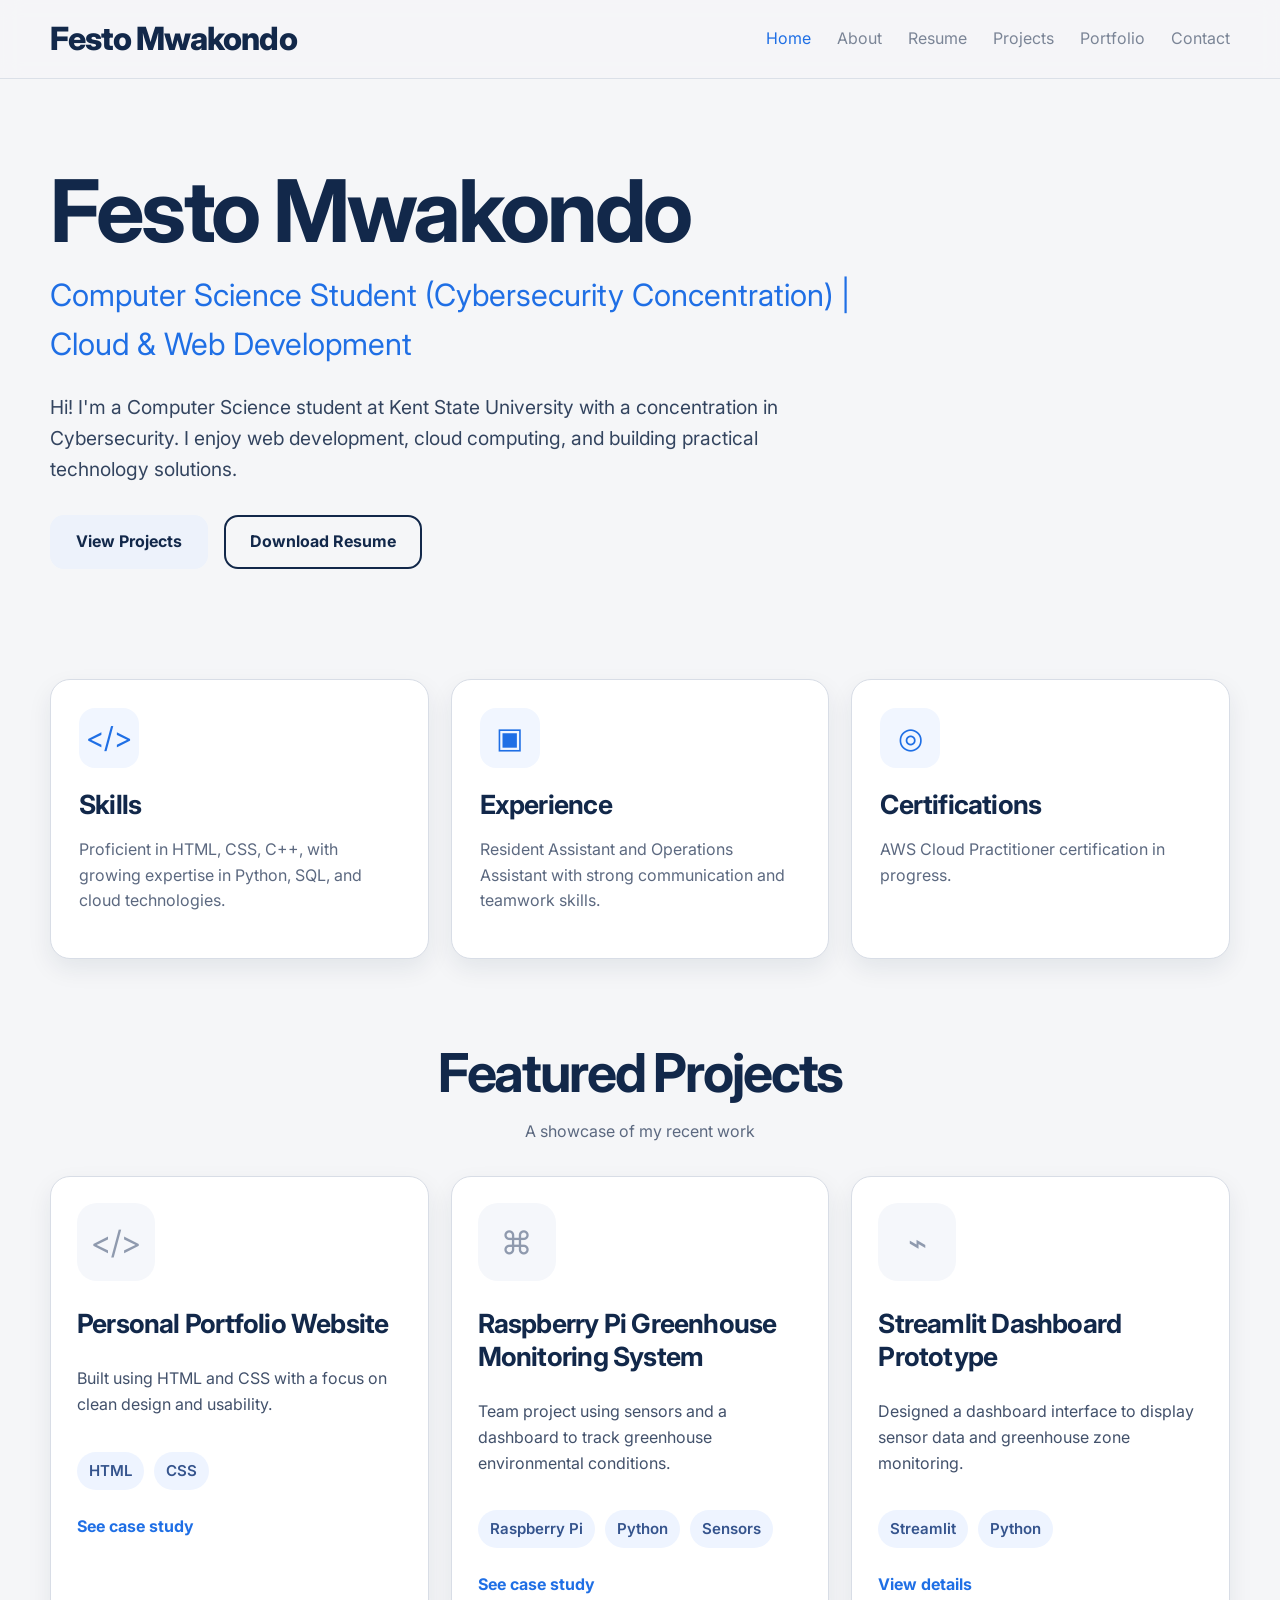
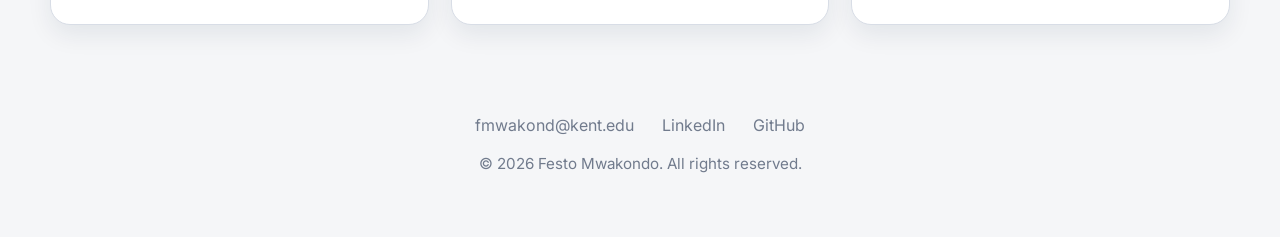
==== index.html @ 7e7125d5 "Initial Commit for my portfolio" ====
<!DOCTYPE html>
<html lang="en">
<head>
  <meta charset="UTF-8">
  <meta name="viewport" content="width=device-width, initial-scale=1.0">
  <title>Festo Mwakondo | Portfolio</title>
  <link rel="preconnect" href="https://fonts.googleapis.com">
  <link rel="preconnect" href="https://fonts.gstatic.com" crossorigin>
  <link href="https://fonts.googleapis.com/css2?family=Inter:wght@400;500;600;700;800&display=swap" rel="stylesheet">
  <link rel="stylesheet" href="style.css">
</head>
<body>
  <header class="site-header">
    <div class="container navbar">
      <a class="brand" href="index.html">Festo Mwakondo</a>
      <button class="menu-toggle" aria-label="Toggle navigation"><span></span></button>
      <nav class="nav-links">
        <a class="active" href="index.html">Home</a>
        <a href="about.html">About</a>
        <a href="resume.html">Resume</a>
        <a href="projects.html">Projects</a>
        <a href="portfolio.html">Portfolio</a>
        <a href="contact.html">Contact</a>
      </nav>
    </div>
  </header>

  <main>
    <section class="container hero-grid">
      <div class="hero-copy">
        <h1 class="hero-title">Festo Mwakondo</h1>
        <p class="hero-role">Computer Science Student (Cybersecurity Concentration) | Cloud &amp; Web Development</p>
        <p class="hero-summary">Hi! I'm a Computer Science student at Kent State University with a concentration in Cybersecurity. I enjoy web development, cloud computing, and building practical technology solutions.</p>
        <div class="button-row">
          <a class="btn btn-light" href="projects.html">View Projects</a>
          <a class="btn btn-outline" href="resume.html">Download Resume</a>
        </div>
      </div>
    </section>

    <section class="section">
      <div class="container card-grid">
        <article class="card">
          <div class="card-icon">&lt;/&gt;</div>
          <h3>Skills</h3>
          <p class="muted">Proficient in HTML, CSS, C++, with growing expertise in Python, SQL, and cloud technologies.</p>
        </article>
        <article class="card">
          <div class="card-icon">▣</div>
          <h3>Experience</h3>
          <p class="muted">Resident Assistant and Operations Assistant with strong communication and teamwork skills.</p>
        </article>
        <article class="card">
          <div class="card-icon">◎</div>
          <h3>Certifications</h3>
          <p class="muted">AWS Cloud Practitioner certification in progress.</p>
        </article>
      </div>
    </section>

    <section class="section">
      <div class="container">
        <div class="centered-heading">
          <h2 class="section-title">Featured Projects</h2>
          <p class="section-subtitle">A showcase of my recent work</p>
        </div>
        <div class="project-grid">
          <article class="project-card">
            <div class="project-icon">&lt;/&gt;</div>
            <h3>Personal Portfolio Website</h3>
            <p>Built using HTML and CSS with a focus on clean design and usability.</p>
            <div class="tags">
              <span class="tag">HTML</span>
              <span class="tag">CSS</span>
            </div>
            <a class="text-link" href="portfolio.html">See case study</a>
          </article>
          <article class="project-card">
            <div class="project-icon">⌘</div>
            <h3>Raspberry Pi Greenhouse Monitoring System</h3>
            <p>Team project using sensors and a dashboard to track greenhouse environmental conditions.</p>
            <div class="tags">
              <span class="tag">Raspberry Pi</span>
              <span class="tag">Python</span>
              <span class="tag">Sensors</span>
            </div>
            <a class="text-link" href="portfolio.html">See case study</a>
          </article>
          <article class="project-card">
            <div class="project-icon">⌁</div>
            <h3>Streamlit Dashboard Prototype</h3>
            <p>Designed a dashboard interface to display sensor data and greenhouse zone monitoring.</p>
            <div class="tags">
              <span class="tag">Streamlit</span>
              <span class="tag">Python</span>
            </div>
            <a class="text-link" href="projects.html">View details</a>
          </article>
        </div>
      </div>
    </section>
  </main>

  <footer class="site-footer">
    <div class="container">
      <div class="footer-links">
        <a href="mailto:fmwakond@kent.edu">fmwakond@kent.edu</a>
        <a href="https://www.linkedin.com/in/festo-mwakondo-205a75371/" target="_blank" rel="noreferrer">LinkedIn</a>
        <a href="https://github.com/festonathan" target="_blank" rel="noreferrer">GitHub</a>
      </div>
      <div class="footer-copy">&copy; <span data-year></span> Festo Mwakondo. All rights reserved.</div>
    </div>
  </footer>

  <script src="script.js"></script>
</body>
</html>
---- style.css ----
:root {
  --bg: #f5f6f8;
  --surface: #ffffff;
  --surface-2: #fbfbfc;
  --text: #12284a;
  --muted: #5c6980;
  --line: #d8dde6;
  --primary: #1f6fe5;
  --shadow: 0 10px 24px rgba(17, 32, 61, 0.08);
  --radius: 20px;
  --radius-sm: 14px;
  --container: 1180px;
}

* {
  box-sizing: border-box;
}

html {
  scroll-behavior: smooth;
}

body {
  margin: 0;
  font-family: Inter, Arial, Helvetica, sans-serif;
  background: var(--bg);
  color: var(--text);
  line-height: 1.6;
}

a {
  color: inherit;
  text-decoration: none;
}

img {
  max-width: 100%;
  display: block;
}

.container {
  width: min(calc(100% - 48px), var(--container));
  margin: 0 auto;
}

.site-header {
  position: sticky;
  top: 0;
  z-index: 100;
  backdrop-filter: blur(10px);
  background: rgba(245, 246, 248, 0.9);
  border-bottom: 1px solid rgba(216, 221, 230, 0.9);
}

.navbar {
  min-height: 78px;
  display: flex;
  align-items: center;
  justify-content: space-between;
  gap: 24px;
}

.brand {
  font-size: 2rem;
  font-weight: 800;
  letter-spacing: -0.03em;
}

.nav-links {
  display: flex;
  align-items: center;
  gap: 26px;
}

.nav-links a {
  color: #7b8597;
  font-size: 1rem;
  transition: color 0.2s ease;
}

.nav-links a:hover,
.nav-links a.active {
  color: var(--primary);
}

.menu-toggle {
  display: none;
  border: 0;
  background: transparent;
  cursor: pointer;
  width: 44px;
  height: 44px;
  border-radius: 10px;
}

.menu-toggle span,
.menu-toggle::before,
.menu-toggle::after {
  content: "";
  display: block;
  width: 22px;
  height: 2px;
  background: var(--text);
  margin: 5px auto;
  transition: transform 0.2s ease, opacity 0.2s ease;
}

.page-hero {
  padding: 88px 0 36px;
  text-align: center;
}

.page-hero h1,
.section-title,
.hero-title {
  margin: 0 0 10px;
  line-height: 1.12;
  letter-spacing: -0.04em;
}

.page-hero h1,
.section-title {
  font-size: clamp(2.2rem, 5vw, 3.35rem);
}

.page-hero p,
.section-subtitle,
.hero-subtitle,
.lead {
  color: var(--muted);
}

.section {
  padding: 42px 0;
}

.hero-grid {
  min-height: 62vh;
  display: grid;
  align-items: center;
  gap: 54px;
  padding: 52px 0 36px;
}

.hero-copy {
  max-width: 830px;
}

.hero-title {
  font-size: clamp(3rem, 7vw, 5.4rem);
}

.hero-role {
  margin: 0 0 24px;
  font-size: clamp(1.35rem, 2.4vw, 2rem);
  color: var(--primary);
  max-width: 950px;
}

.hero-summary {
  max-width: 800px;
  font-size: 1.2rem;
  color: #33445f;
}

.button-row {
  display: flex;
  flex-wrap: wrap;
  gap: 16px;
  margin-top: 30px;
}

.btn {
  display: inline-flex;
  align-items: center;
  justify-content: center;
  min-height: 54px;
  padding: 0 24px;
  border-radius: 14px;
  border: 2px solid transparent;
  font-weight: 700;
  transition: transform 0.2s ease, box-shadow 0.2s ease, border-color 0.2s ease, background 0.2s ease;
}

.btn:hover {
  transform: translateY(-2px);
  box-shadow: var(--shadow);
}

.btn-primary {
  background: var(--text);
  color: #fff;
}

.btn-outline {
  border-color: var(--text);
  color: var(--text);
  background: transparent;
}

.btn-light {
  background: #edf2fb;
  color: var(--text);
}

.card-grid {
  display: grid;
  grid-template-columns: repeat(3, minmax(0, 1fr));
  gap: 22px;
}

.card,
.panel,
.project-card,
.timeline-card,
.contact-card,
.case-study {
  background: var(--surface);
  border: 1px solid var(--line);
  border-radius: var(--radius);
  box-shadow: var(--shadow);
}

.card {
  padding: 28px;
}

.card-icon {
  width: 60px;
  height: 60px;
  display: grid;
  place-items: center;
  border-radius: 16px;
  background: #f1f6ff;
  color: var(--primary);
  font-size: 1.8rem;
  margin-bottom: 20px;
}

.card h3,
.project-card h3,
.timeline-card h3,
.case-study h3,
.contact-card h3 {
  margin: 0 0 10px;
  font-size: 1.65rem;
  line-height: 1.25;
  letter-spacing: -0.03em;
}

.muted {
  color: var(--muted);
}

.centered-heading {
  text-align: center;
  max-width: 760px;
  margin: 0 auto 32px;
}

.project-grid {
  display: grid;
  grid-template-columns: repeat(3, minmax(0, 1fr));
  gap: 22px;
}

.project-card {
  display: flex;
  flex-direction: column;
  padding: 26px;
  min-height: 100%;
}

.project-card .project-icon {
  width: 78px;
  height: 78px;
  border-radius: 20px;
  display: grid;
  place-items: center;
  font-size: 2rem;
  color: #8f9aae;
  background: #f5f7fb;
  margin-bottom: 26px;
}

.project-card p {
  color: #42516b;
}

.tags {
  display: flex;
  flex-wrap: wrap;
  gap: 10px;
  margin: 18px 0 24px;
}

.tag {
  padding: 7px 12px;
  border-radius: 999px;
  font-size: 0.94rem;
  font-weight: 600;
  background: #eef4ff;
  color: #35548d;
}

.text-link {
  font-weight: 700;
  color: var(--primary);
}

.about-grid,
.resume-header,
.contact-grid,
.case-top,
.case-bottom {
  display: grid;
  gap: 24px;
}

.about-grid {
  grid-template-columns: 240px minmax(0, 1fr);
  align-items: center;
}

.profile-mark {
  width: 170px;
  height: 170px;
  border-radius: 32px;
  margin: 0 auto;
  background: linear-gradient(145deg, #eef2f8, #dfe6f0);
  display: grid;
  place-items: center;
  font-size: 4.5rem;
  color: #7b879b;
}

.panel {
  padding: 34px;
}

.skills-grid {
  display: grid;
  grid-template-columns: repeat(5, minmax(0, 1fr));
  gap: 16px;
}

.skill-tile {
  padding: 22px 14px;
  text-align: center;
  background: var(--surface);
  border: 1px solid var(--line);
  border-radius: 18px;
  box-shadow: var(--shadow);
}

.skill-tile span {
  display: block;
  font-size: 1.9rem;
  margin-bottom: 12px;
}

.timeline {
  display: grid;
  gap: 18px;
}

.timeline-card {
  padding: 24px 28px;
}

.row-between {
  display: flex;
  justify-content: space-between;
  gap: 20px;
  align-items: flex-start;
}

.resume-sheet {
  max-width: 980px;
  margin: 0 auto;
  padding: 48px;
}

.resume-head {
  text-align: center;
  padding-bottom: 26px;
  border-bottom: 1px solid var(--line);
  margin-bottom: 28px;
}

.resume-name {
  font-size: clamp(2.6rem, 6vw, 4.5rem);
  margin: 0 0 10px;
  letter-spacing: -0.04em;
}

.resume-head p {
  margin: 8px 0;
}

.resume-section {
  margin-top: 34px;
}

.resume-section h2 {
  display: flex;
  align-items: center;
  gap: 10px;
  margin: 0 0 18px;
  font-size: 2rem;
}

.resume-columns {
  display: grid;
  grid-template-columns: repeat(2, minmax(0, 1fr));
  gap: 26px;
}

.resume-bullets {
  margin: 14px 0 0;
  padding-left: 20px;
  color: #344661;
}

.resume-bullets li + li {
  margin-top: 8px;
}

.filter-bar {
  display: flex;
  justify-content: center;
  flex-wrap: wrap;
  gap: 12px;
  margin: 24px 0 34px;
}

.filter-btn {
  padding: 10px 18px;
  border-radius: 999px;
  border: 1px solid var(--line);
  background: var(--surface);
  color: var(--text);
  font-weight: 700;
  cursor: pointer;
}

.filter-btn.active,
.filter-btn:hover {
  background: var(--text);
  color: #fff;
  border-color: var(--text);
}

.case-study {
  padding: 28px;
}

.case-study + .case-study {
  margin-top: 28px;
}

.case-top {
  grid-template-columns: 1.1fr 1fr;
  align-items: center;
  padding-bottom: 24px;
  border-bottom: 1px solid var(--line);
}

.case-visual {
  min-height: 240px;
  display: grid;
  place-items: center;
  border-radius: 20px;
  background: #f6f8fb;
  color: #8b95a7;
  font-size: 4rem;
}

.case-bottom {
  grid-template-columns: repeat(3, minmax(0, 1fr));
  padding-top: 24px;
}

.check-list {
  margin: 0;
  padding-left: 0;
  list-style: none;
}

.check-list li {
  position: relative;
  padding-left: 24px;
  margin-top: 10px;
}

.check-list li::before {
  content: "✓";
  position: absolute;
  left: 0;
  top: 0;
  color: var(--primary);
  font-weight: 800;
}

.contact-grid {
  grid-template-columns: 1.05fr 0.95fr;
  align-items: start;
}

.contact-card {
  padding: 28px;
}

form {
  display: grid;
  gap: 16px;
}

label {
  font-size: 0.96rem;
  font-weight: 700;
}

input,
textarea {
  width: 100%;
  border: 1px solid #cfd7e2;
  border-radius: 14px;
  background: #fff;
  padding: 15px 16px;
  font: inherit;
  color: var(--text);
}

textarea {
  min-height: 180px;
  resize: vertical;
}

.stack {
  display: grid;
  gap: 18px;
}

.site-footer {
  padding: 46px 0 60px;
  color: #717b8d;
}

.footer-links {
  display: flex;
  justify-content: center;
  gap: 28px;
  flex-wrap: wrap;
  margin-bottom: 14px;
}

.footer-copy {
  text-align: center;
  font-size: 0.95rem;
}

.spacer-top {
  margin-top: 26px;
}

.hidden {
  display: none !important;
}

@media (max-width: 1080px) {
  .card-grid,
  .project-grid,
  .skills-grid,
  .case-bottom,
  .resume-columns,
  .contact-grid {
    grid-template-columns: repeat(2, minmax(0, 1fr));
  }

  .case-top {
    grid-template-columns: 1fr;
  }
}

@media (max-width: 820px) {
  .navbar {
    min-height: 72px;
  }

  .menu-toggle {
    display: inline-block;
  }

  .nav-links {
    position: absolute;
    top: 72px;
    left: 0;
    right: 0;
    background: rgba(255, 255, 255, 0.98);
    border-bottom: 1px solid var(--line);
    box-shadow: var(--shadow);
    padding: 16px 24px 22px;
    flex-direction: column;
    align-items: flex-start;
    gap: 14px;
    display: none;
  }

  .nav-links.open {
    display: flex;
  }

  .hero-grid,
  .about-grid,
  .card-grid,
  .project-grid,
  .skills-grid,
  .case-bottom,
  .resume-columns,
  .contact-grid {
    grid-template-columns: 1fr;
  }

  .resume-sheet,
  .panel,
  .case-study,
  .contact-card {
    padding: 26px;
  }

  .hero-grid {
    padding-top: 28px;
  }

  .brand {
    font-size: 1.6rem;
  }

  .button-row,
  .row-between {
    flex-direction: column;
    align-items: flex-start;
  }
}
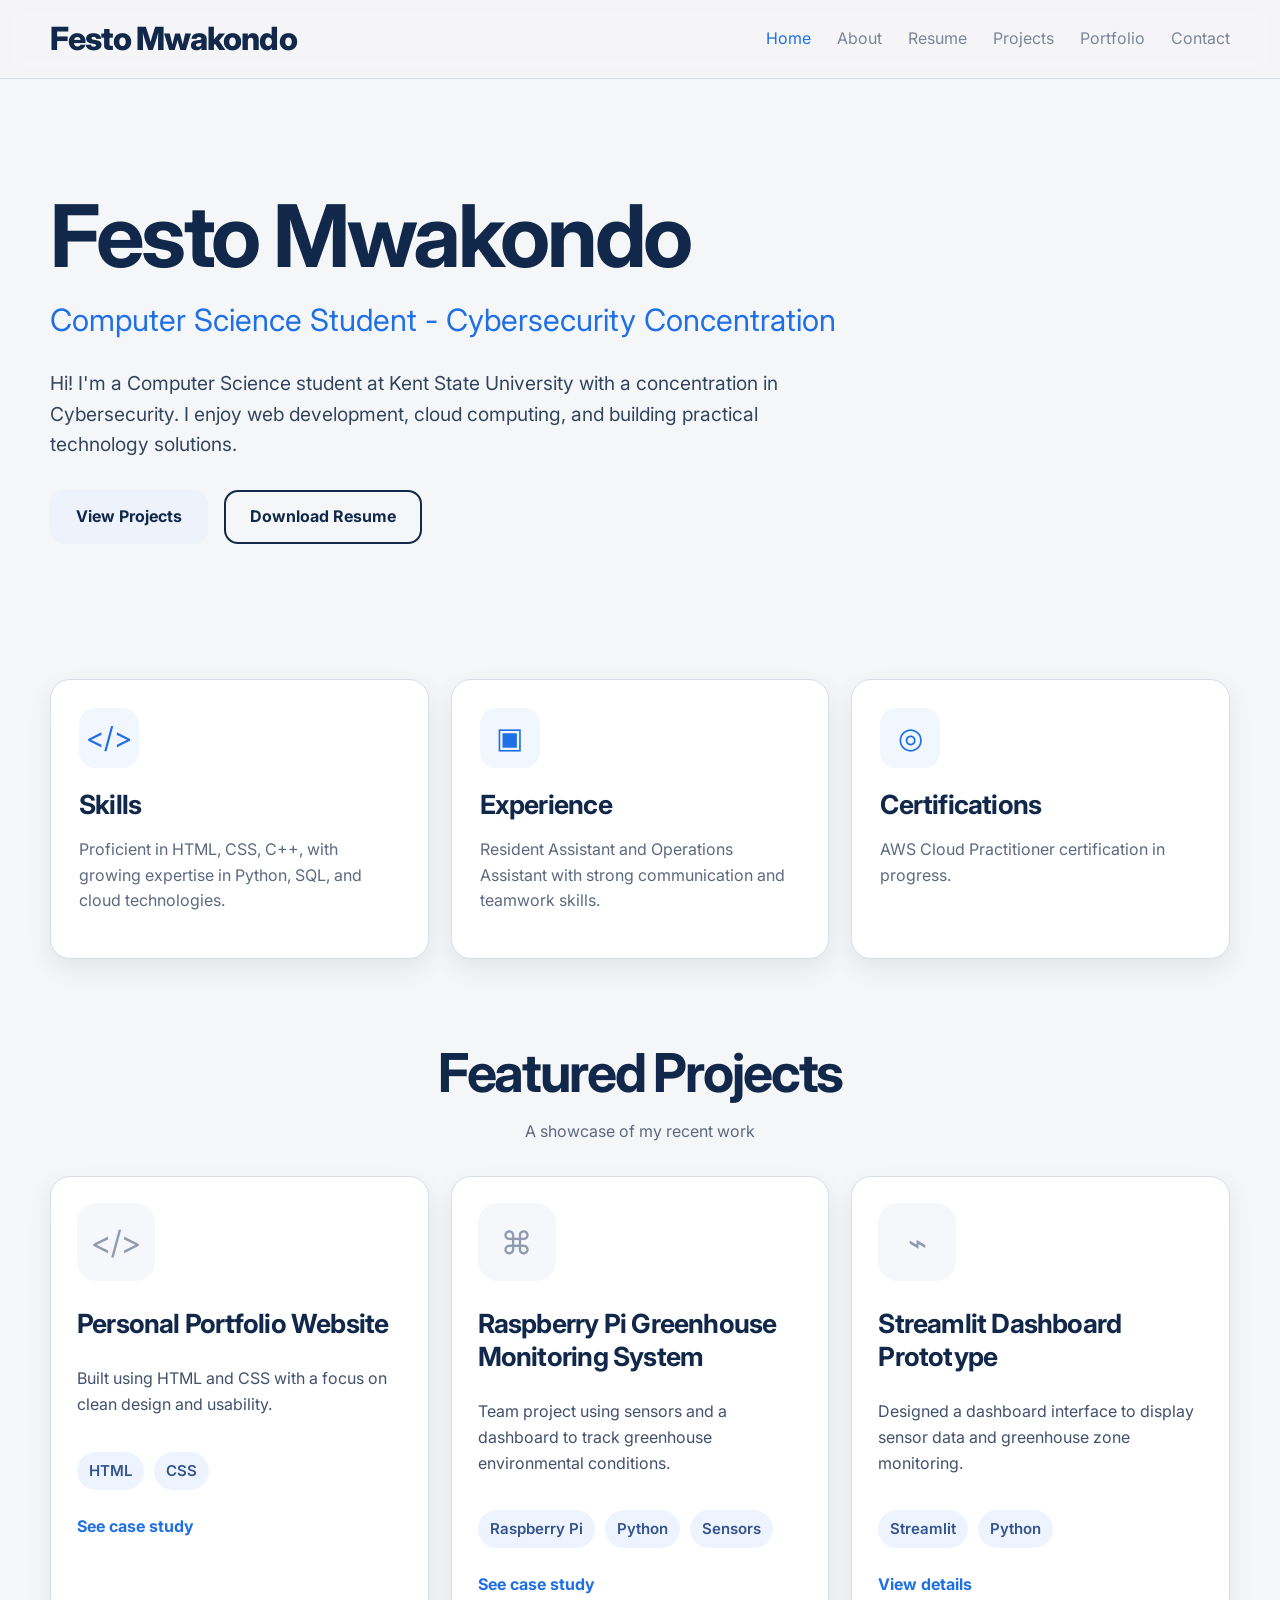
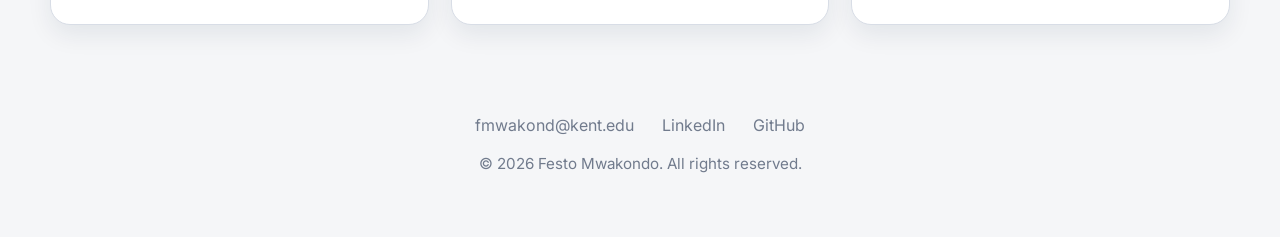
==== commit d5bab7c1: "Changed one small thing" ====
--- a/index.html
+++ b/index.html
@@ -29,7 +29,7 @@
     <section class="container hero-grid">
       <div class="hero-copy">
         <h1 class="hero-title">Festo Mwakondo</h1>
-        <p class="hero-role">Computer Science Student (Cybersecurity Concentration) | Cloud &amp; Web Development</p>
+        <p class="hero-role">Computer Science Student - Cybersecurity Concentration</p>
         <p class="hero-summary">Hi! I'm a Computer Science student at Kent State University with a concentration in Cybersecurity. I enjoy web development, cloud computing, and building practical technology solutions.</p>
         <div class="button-row">
           <a class="btn btn-light" href="projects.html">View Projects</a>
